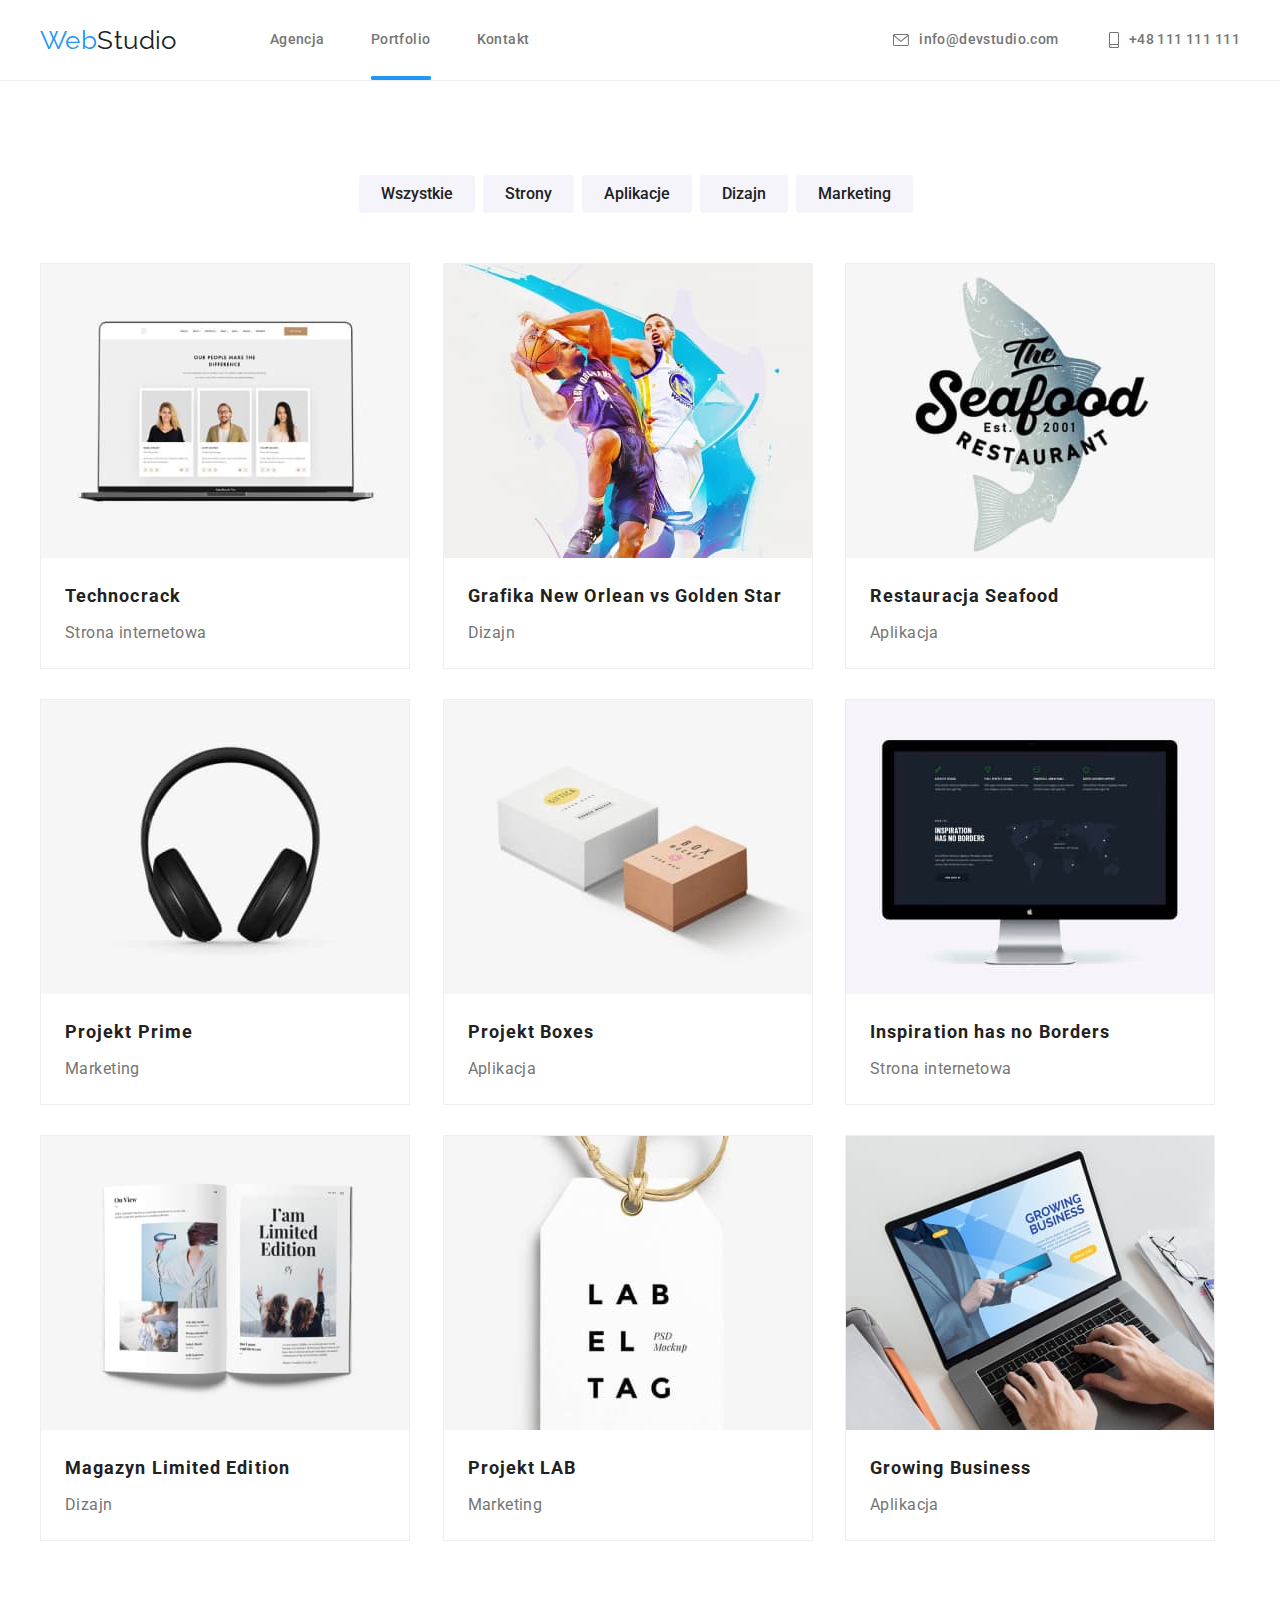
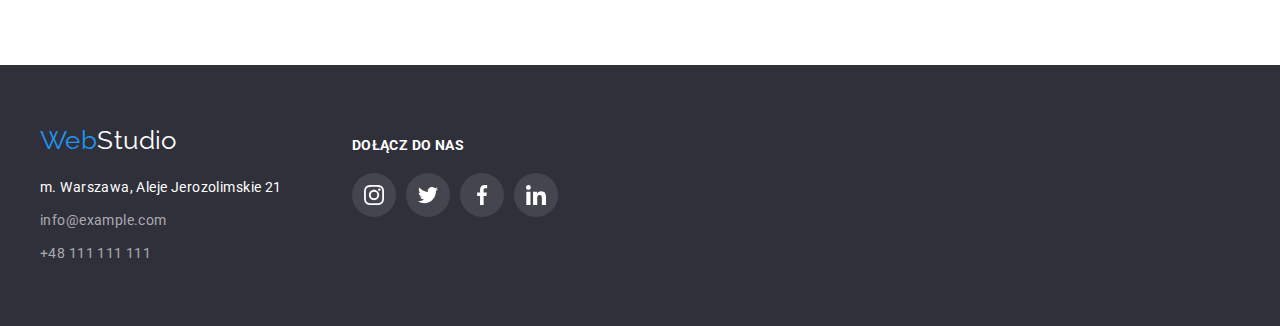
==== portfolio.html @ 2ba0d702 "test" ====
<!DOCTYPE html>
<html lang="en">
  <head>
    <meta charset="UTF-8" />
    <meta http-equiv="X-UA-Compatible" content="IE=edge" />
    <meta name="viewport" content="width=device-width, initial-scale=1.0" />
    <link rel="preconnect" href="https://fonts.googleapis.com" />
    <link rel="preconnect" href="https://fonts.gstatic.com" crossorigin />
    <link
      href="https://fonts.googleapis.com/css2?family=Raleway:wght@700&family=Roboto:wght@400;500;700;900&display=swap"
      rel="stylesheet"
    />
    <link rel="stylesheet" href="./css/morern-normalize.min.css" />
    <link rel="stylesheet" href="./css/styles.css" />
    <title>Portfolio</title>
  </head>
  <body>
    <header class="header">
      <div class="container nav-container">
        <nav class="nav-header">
          <a class="logo link" href="index.html">Web<span class="logo-color">Studio</span></a>
          <ul class="menu">
            <li class="navigation-list">
              <a class="navigation-list-link link" href="./index.html">Agencja</a>
            </li>
            <li class="navigation-list is-active">
              <div class="is-active">
                <a class="navigation-list-link link" href="./portfolio.html">Portfolio</a>
              </div>
            </li>
            <li class="navigation-list">
              <a class="navigation-list-link link" href="/Kontakt">Kontakt</a>
            </li>
          </ul>
        </nav>
        <ul class="contact">
          <li class="mail-list">
            <svg class="contact-svg" width="16" height="12">
              <use href="./images/icons.svg#icon-envelope"></use>
            </svg>
            <a class="link-contact link" href="mailto:info@devstudio.com">info@devstudio.com</a>
          </li>
          <li class="mail-list">
            <svg class="contact-svg" width="10" height="16">
              <use href="./images/icons.svg#icon-smartphone"></use>
            </svg>
            <a class="link-contact link" href="tel:+48111111111">+48 111 111 111</a>
          </li>
        </ul>
      </div>
    </header>
    <main>
      <section class="section">
        <div class="container">
          <ul class="buttons-nav">
            <li class="nav-btn-list">
              <button class="nav-button-card" type="button">Wszystkie</button>
            </li>
            <li class="nav-btn-list">
              <button class="nav-button-card" type="button">Strony</button>
            </li>
            <li class="nav-btn-list">
              <button class="nav-button-card" type="button">Aplikacje</button>
            </li>
            <li class="nav-btn-list">
              <button class="nav-button-card" type="button">Dizajn</button>
            </li>
            <li class="nav-btn-list">
              <button class="nav-button-card" type="button">Marketing</button>
            </li>
          </ul>
          <!--Portfolio-->
          <ul class="portfolio-ul-list">
            <li class="portfolio-list">
              <div class="overlay-box">
                <div class="overlay">
                  <p>
                    Technocrack jest popularną platformą wykorzystywaną do rozpowszechniania
                    koronawirusa. Firmy wykorzystują tę platformę do celów szpiegowskich i ataków na
                    niezabezpieczone serwery konkurencji
                  </p>
                </div>
                <img
                  class="portfolio-img"
                  src="./images/port1.jpg"
                  alt="Technocrack"
                  width="370"
                  height="294"
                />
              </div>
              <h3 class="portfolio-item">Technocrack</h3>
              <p class="portfolio-class-description">Strona internetowa</p>
            </li>
            <li class="portfolio-list">
              <div class="overlay-box">
                <div class="overlay">
                  <p>
                    Technocrack jest popularną platformą wykorzystywaną do rozpowszechniania
                    koronawirusa. Firmy wykorzystują tę platformę do celów szpiegowskich i ataków na
                    niezabezpieczone serwery konkurencji
                  </p>
                </div>
                <img
                  class="portfolio-img"
                  src="./images/port2.jpg"
                  alt="Grafika New Orlean vs Golden Star"
                  width="370"
                  height="294"
                />
              </div>
              <h3 class="portfolio-item">Grafika New Orlean vs Golden Star</h3>
              <p class="portfolio-class-description">Dizajn</p>
            </li>
            <li class="portfolio-list">
              <div class="overlay-box">
                <div class="overlay">
                  <p>
                    Technocrack jest popularną platformą wykorzystywaną do rozpowszechniania
                    koronawirusa. Firmy wykorzystują tę platformę do celów szpiegowskich i ataków na
                    niezabezpieczone serwery konkurencji
                  </p>
                </div>
                <img
                  class="portfolio-img"
                  src="./images/port3.jpg"
                  alt="Restauracja Seafood"
                  width="370"
                  height="294"
                />
              </div>
              <h3 class="portfolio-item">Restauracja Seafood</h3>
              <p class="portfolio-class-description">Aplikacja</p>
            </li>
            <li class="portfolio-list">
              <div class="overlay-box">
                <div class="overlay">
                  <p>
                    Technocrack jest popularną platformą wykorzystywaną do rozpowszechniania
                    koronawirusa. Firmy wykorzystują tę platformę do celów szpiegowskich i ataków na
                    niezabezpieczone serwery konkurencji
                  </p>
                </div>
                <img
                  class="portfolio-img"
                  src="./images/port4.jpg"
                  alt="Projekt Prime"
                  width="370"
                  height="294"
                />
              </div>
              <h3 class="portfolio-item">Projekt Prime</h3>
              <p class="portfolio-class-description">Marketing</p>
            </li>
            <li class="portfolio-list">
              <div class="overlay-box">
                <div class="overlay">
                  <p>
                    Technocrack jest popularną platformą wykorzystywaną do rozpowszechniania
                    koronawirusa. Firmy wykorzystują tę platformę do celów szpiegowskich i ataków na
                    niezabezpieczone serwery konkurencji
                  </p>
                </div>
                <img
                  class="portfolio-img"
                  src="./images/port5.jpg"
                  alt="Projekt Boxes"
                  width="370"
                  height="294"
                />
              </div>
              <h3 class="portfolio-item">Projekt Boxes</h3>
              <p class="portfolio-class-description">Aplikacja</p>
            </li>
            <li class="portfolio-list">
              <div class="overlay-box">
                <div class="overlay">
                  <p>
                    Technocrack jest popularną platformą wykorzystywaną do rozpowszechniania
                    koronawirusa. Firmy wykorzystują tę platformę do celów szpiegowskich i ataków na
                    niezabezpieczone serwery konkurencji
                  </p>
                </div>
                <img
                  class="portfolio-img"
                  src="./images/port6.jpg"
                  alt="Inspiration has no Borders"
                  width="370"
                  height="294"
                />
              </div>
              <h3 class="portfolio-item">Inspiration has no Borders</h3>
              <p class="portfolio-class-description">Strona internetowa</p>
            </li>
            <li class="portfolio-list">
              <div class="overlay-box">
                <div class="overlay">
                  <p>
                    Technocrack jest popularną platformą wykorzystywaną do rozpowszechniania
                    koronawirusa. Firmy wykorzystują tę platformę do celów szpiegowskich i ataków na
                    niezabezpieczone serwery konkurencji
                  </p>
                </div>
                <img
                  class="portfolio-img"
                  src="./images/port7.jpg"
                  alt="Magazyn Limited Edition"
                  width="370"
                  height="294"
                />
              </div>
              <h3 class="portfolio-item">Magazyn Limited Edition</h3>
              <p class="portfolio-class-description">Dizajn</p>
            </li>
            <li class="portfolio-list">
              <div class="overlay-box">
                <div class="overlay">
                  <p>
                    Technocrack jest popularną platformą wykorzystywaną do rozpowszechniania
                    koronawirusa. Firmy wykorzystują tę platformę do celów szpiegowskich i ataków na
                    niezabezpieczone serwery konkurencji
                  </p>
                </div>
                <img
                  class="portfolio-img"
                  src="./images/port8.jpg"
                  alt="Projekt LAB"
                  width="370"
                  height="294"
                />
              </div>
              <h3 class="portfolio-item">Projekt LAB</h3>
              <p class="portfolio-class-description">Marketing</p>
            </li>
            <li class="portfolio-list">
              <div class="overlay-box">
                <div class="overlay">
                  <p>
                    Technocrack jest popularną platformą wykorzystywaną do rozpowszechniania
                    koronawirusa. Firmy wykorzystują tę platformę do celów szpiegowskich i ataków na
                    niezabezpieczone serwery konkurencji
                  </p>
                </div>
                <img
                  class="portfolio-img"
                  src="./images/port9.jpg"
                  alt="Growing Business"
                  width="370"
                  height="294"
                />
              </div>
              <h3 class="portfolio-item">Growing Business</h3>
              <p class="portfolio-class-description">Aplikacja</p>
            </li>
          </ul>
        </div>
      </section>
    </main>
    <footer class="footer">
      <div class="container footer-both">
        <div class="footer-container">
          <a class="logo logo-footer" href="index.html"
            >Web<span class="footer-logo-color">Studio</span></a
          >
          <address>
            <ul class="address list">
              <li class="footer-address footer-li">
                <a
                  class="footer-address-item link"
                  href="https://goo.gl/maps/xpxpCTiTsb5umE3t5"
                  target="_blank"
                  >m. Warszawa, Aleje Jerozolimskie 21</a
                >
              </li>
              <li class="address-mail-footer footer-li">
                <a class="footer-tel-mail" href="mailto:info@example.com">info@example.com</a>
              </li>
              <li class="address-tel-footer">
                <a class="footer-tel-mail" href="tel:+48111111111">+48 111 111 111</a>
              </li>
            </ul>
          </address>
        </div>
        <div class="footer-container-right">
          <h4 class="join-us">DOŁĄCZ DO NAS</h4>
          <ul class="list-svg-join-us">
            <li>
              <a class="svg-join-us">
                <svg class="svg-join-us-svg" width="20" height="20">
                  <use href="./images/icons.svg#icon-instagram-2"></use>
                </svg>
              </a>
            </li>
            <li>
              <a class="svg-join-us">
                <svg class="svg-join-us-svg" width="20" height="20">
                  <use href="./images/icons.svg#icon-twitter-1"></use>
                </svg>
              </a>
            </li>
            <li>
              <a class="svg-join-us">
                <svg class="svg-join-us-svg" width="20" height="20">
                  <use href="./images/icons.svg#icon-facebook-1"></use>
                </svg>
              </a>
            </li>
            <li>
              <a class="svg-join-us">
                <svg class="svg-join-us-svg" width="20" height="20">
                  <use href="./images/icons.svg#icon-linkedin-1"></use>
                </svg>
              </a>
            </li>
          </ul>
        </div>
      </div>
    </footer>
  </body>
</html>
---- css/styles.css ----
:root {
  --main-font: 'Roboto', sans-serif;
  --secondary-font: 'Raleway', sans-serif;
  --main-color: #2196f3;
  --secondary-color: #212121;
  --navigation-color: #757575;
  --button-background-color: #f5f4fa;
  --focus-color: #ffffff;
  --hero-item-background-color: #2f303a;
}
*,
*::before,
*::after {
  box-sizing: border-box;
}
* {
  margin: 0;
  padding: 0;
}
ul {
  list-style-type: none;
}
button {
  cursor: pointer;
}
body {
  font-family: var(--main-font);
  font-size: 14px;
  line-height: 1.714;
  letter-spacing: 0.03em;
}
a {
  text-decoration: none;
}
.section {
  padding: 94px 0;
}
.section-lorem {
  padding-bottom: 0;
}
.container {
  max-width: 1200px;
  width: 100%;
  margin: 0 auto;
}
/* ---------- HEADER --------------*/
.btn-close {
  position: absolute;
  right: 8px;
  top: 8px;
  width: 18px;
  height: 18px;
  border-radius: 50%;
  padding: 6px;
  fill: rgba(0, 0, 0, 1);
  background: #ffffff;
  border: 1px solid rgba(0, 0, 0, 0.1);
  display: flex;
  justify-content: center;
  align-items: center;
}
.btn-close:hover {
  fill: var(--main-color);
  border-color: var(--main-color);
  transition-property: fill, border-color;
  transition-duration: 250ms;
  transition-timing-function: cubic-bezier(0.4, 0, 0.2, 1);
}
.img {
  display: block;
}
.is-active {
  position: relative;
}
.is-active::after {
  content: '';
  position: absolute;
  background: rgba(33, 150, 243, 1);
  border-radius: 2px;
  width: 100%;
  height: 4px;
  top: 48px;
  display: block;
}
.header {
  border-bottom: 1px solid #ececec;
  background-color: var(--focus-color);
  justify-content: center;
  display: flex;
}
.menu {
  display: flex;
  column-gap: 46px;
  justify-content: space-between;
}
.contact-svg {
  margin-right: 10px;
}
.contact {
  display: flex;
  column-gap: 50px;
  fill: var(--navigation-color);
  justify-content: center;
}
.nav-container {
  display: flex;
  align-items: center;
  justify-content: space-between;
  height: 80px;
}
.nav-header {
  display: flex;
  column-gap: 93px;
  align-items: center;
}
.logo,
.logo-color {
  font-family: var(--secondary-font);
  font-size: 26px;
  line-height: 1.192;
  color: var(--main-color);
}
.logo {
  color: var(--main-color);
}
.logo-color {
  color: var(--secondary-color);
}
.navigation-list-link,
.navigation-list-link:hover,
.navigation-list-link:focus,
.link-contact:hover,
.link-contact:focus {
  color: var(--main-color);
}
.navigation-list-link,
.link-contact {
  font-style: var(--main-font);
  color: var(--navigation-color);
  font-weight: 500;
}
.mail-list {
  display: flex;
  align-items: center;
}
.mail-list:hover,
.mail-list:focus {
  color: var(--main-color);
  fill: var(--main-color);
}
/* -----------END HEADER --------- */
/* ---------- MAIN --------------*/
.modal {
  top: 50%;
  left: 50%;
  width: 528px;
  height: 581px;
  background-color: var(--focus-color);
  box-shadow: 0px 1px 3px rgba(0, 0, 0, 0.12), 0px 1px 1px rgba(0, 0, 0, 0.14),
    0px 2px 1px rgba(0, 0, 0, 0.2);
  border-radius: 4px;
  position: fixed;
  z-index: 1;
  transition-property: visibility, opacity, transform;
  transition-duration: 2s;
  transform: translateX(-50%) translateY(-50%) scale(1);
  opacity: 1;
  visibility: visible;
  display: block;
}
.is-hidden {
  pointer-events: none;
  visibility: hidden;
  opacity: 0;
}
.backdrop {
  position: fixed;
  left: 0;
  right: 0;
  top: 0;
  bottom: 0;
  background: rgba(0, 0, 0, 0.2);
  transition: visibility 0.5s linear, opacity 0.5s linear;
}
.item {
  position: relative;
}
.aplication {
  position: relative;
  overflow: hidden;
  background-color: #fff;
  justify-content: center;
  text-align: center;
}
.aplication > .aplication-text {
  position: absolute;
  bottom: 7px;
  width: 100%;
  height: 70px;
  padding: 27px;
  background-color: rgba(47, 48, 58, 0.8);
  color: #fff;
}
.social-list {
  display: flex;
  gap: 10px;
  justify-content: center;
}
.social-media {
  width: 44px;
  height: 44px;
  border-radius: 50%;
  margin-bottom: 30px;
  margin-top: 16px;
  display: flex;
  padding: 12px;
  fill: rgba(175, 177, 184, 1);
}
.social-media:hover,
.social-media:focus {
  background: var(--main-color);
  fill: var(--focus-color);
}
.svg-join-us-border {
  border: 1px solid rgba(175, 177, 184, 1);
  padding: 17.71px 32px 14.25px 32px;
}
.our-clients {
  display: flex;
  gap: 30px;
  margin-top: 50px;
  fill: rgba(175, 177, 184, 1);
  justify-content: space-between;
}

.companies-clients:hover,
.companies-clients:focus {
  fill: var(--main-color);
  border-color: var(--main-color);
}
.companies-clients {
  width: 170px;
  height: 92px;
  border: 1px solid rgba(175, 177, 184, 1);
  border-radius: 4px;
  display: flex;
  justify-content: center;
  align-items: center;
  fill: rgba(175, 177, 184, 1);
}
.box-lorem {
  width: 270px;
  height: 120px;
  border-radius: 4px;
  background-color: #f5f4fa;
  margin-bottom: 30px;
  display: flex;
  justify-content: center;
  align-items: center;
}
.about-img-list {
  display: flex;
  column-gap: 30px;
  justify-content: space-between;
}
.team-job {
  line-height: 1.187;
  color: var(--navigation-color);
  text-align: center;
}
.team-name {
  font-weight: 500;
  line-height: 1.187;
  color: var(--secondary-color);
  text-align: center;
  padding: 15px;
  font-size: 16px;
}
.team-img-list-item {
  background-color: var(--focus-color);
  display: inline-block;
  justify-content: space-between;
  width: 270px;
  box-shadow: 0 1px 3px rgba(0, 0, 0, 0.12), 0 1px 1px rgba(0, 0, 0, 0.14),
    0 2px 1px rgba(0, 0, 0, 0.2);
  border-radius: 0 0 4px 4px;
}
.team-img-list {
  display: flex;
  column-gap: 30px;
  justify-content: space-between;
}
.secondary-undertitle {
  font-size: 36px;
  line-height: 1.167;
  color: var(--secondary-color);
  margin-bottom: 50px;
  text-align: center;
}
.hero-text {
  font-family: var(--main-font);
  line-height: 24px;
  color: var(--navigation-color);
  font-size: 14px;
}
.undertitle {
  line-height: 1.143;
  text-transform: uppercase;
  color: var(--secondary-color);
  margin-bottom: 10px;
}
.hero-item-text {
  font-weight: 900;
  font-size: 44px;
  line-height: 60px;
  letter-spacing: 0.06em;
  text-transform: uppercase;
  color: var(--focus-color);
  margin: 0 auto;
  width: 696px;
  margin-top: 200px;
}
.hero-description-list {
  display: flex;
  justify-content: space-between;
}
.hero-description-text {
  margin-right: 30px;
}
.hero-item {
  background-color: var(--hero-item-background-color);
}
.hero-model-btn {
  font-family: var(--main-font);
  font-size: 16px;
  line-height: 30px;
  background-color: var(--button-background-color);
  box-shadow: 0px 4px 4px rgba(0, 0, 0, 0.15);
  border-radius: 4px;
  line-height: 1.875;
  letter-spacing: 0.06em;
  color: var(--secondary-color);
}
.hero-model-btn:hover,
.hero-model-btn:focus {
  color: var(--focus-color);
  background-color: var(--main-color);
}
.business-solutions {
  background-image: linear-gradient(to right, rgba(47, 48, 58, 0.4), rgba(47, 48, 58, 0.4)),
    url(../images/img-bg.jpg);
  background-repeat: no-repeat;
  background-size: cover;
  background-position: center;
}
.business-solutions-container {
  text-align: center;
}
.business-solutions-button {
  font-family: var(--main-font);
  font-size: 16px;
  line-height: 30px;
  background-color: var(--main-color);
  letter-spacing: 0.06em;
  color: var(--focus-color);
  padding: 10px 41px 10px 42px;
  margin-top: 30px;
  margin-bottom: 200px;
  border-radius: 4px;
  border: none;
}
.nav-button-card {
  font-family: var(--main-font);
  font-size: 16px;
  font-weight: 500;
  line-height: 1.625;
  padding: 6px 22px 6px 22px;
  color: var(--secondary-color);
  background-color: var(--button-background-color);
  border-radius: 4px;
  margin-right: 8px;
  border: none;
}
.bg-color {
  background-color: var(--button-background-color);
}
.nav-button-card:hover,
.nav-button-card:focus {
  color: var(--focus-color);
  background-color: var(--main-color);
  box-shadow: 0 2px 2px 0 rgba(0, 0, 0, 0.12), 0 1px 2px 0 rgba(0, 0, 0, 0.08),
    0 3px 1px 0 rgba(0, 0, 0, 0.1);
}
.buttons-nav {
  display: flex;
  justify-content: center;
  margin-bottom: 50px;
}
.nav-link {
  font-family: var(--main-font);
  font-size: 16px;
  font-weight: 500;
  line-height: 1.625;
  color: var(--focus-color);
  border: 0;
}
.nav-link:hover,
.nav-link:focus {
  color: var(--main-color);
}
/* ---------- END-MAIN --------------*/
/* ---------- PORTFOLIO --------------*/
.portfolio-ul-list {
  display: flex;
  justify-content: space-between;
  flex-wrap: wrap;
}
.portfolio-list:hover {
  box-shadow: 1px 4px 6px 0 rgba(0, 0, 0, 0.16), 0 4px 4px 0 rgba(0, 0, 0, 0.06),
    0 1px 1px 0 rgba(0, 0, 0, 0.12);
}
.portfolio-list {
  position: relative;
  overflow: hidden;
  display: inline-block;
  justify-content: space-between;
  width: 370px;
  border: 1px solid #eeeeee;
  margin: 0 25px 30px 0;
}
.portfolio-item {
  font-size: 18px;
  line-height: 2;
  letter-spacing: 0.06em;
  color: var(--secondary-color);
  margin: 20px 24px 4px 24px;
}
.portfolio-class-description {
  font-size: 16px;
  line-height: 1.875;
  color: var(--navigation-color);
  display: block;
  margin: 0 24px 20px 24px;
}
.overlay-box {
  position: relative;
  overflow: hidden;
  width: 370px;
  height: 294px;
}
.overlay {
  width: 100%;
  height: 100%;
  position: absolute;
  background-color: rgba(33, 150, 243, 0.9);
  transform: translateY(100%);
  transition-duration: 250ms;
  transition-timing-function: cubic-bezier(0.4, 0, 0.2, 1);
}
.overlay-box:hover .overlay,
.overlay-box:focus .overlay {
  transform: translateY(0);
}
.overlay p {
  font-style: normal;
  font-weight: 400;
  font-size: 18px;
  line-height: 1.55;
  letter-spacing: 0.03em;
  color: var(--focus-color);
  padding: 49px 45px 49px 24px;
}
/* ---------- END-PORTFOLIO --------------*/
/* ---------- FOOTER --------------*/
.social-link {
  border-radius: 50%;
  padding: 12px;
  color: var(--focus-color);
  background-color: rgba(255, 255, 255, 0.1);
}
.footer-tel-mail {
  font-style: normal;
  color: rgba(255, 255, 255, 0.6);
}
.footer-tel-mail:hover,
.footer-tel-mail:focus {
  color: var(--main-color);
}
.footer-address-item {
  font-family: var(--main-font);
  color: var(--focus-color);
  font-style: normal;
}
.footer-address-item:hover,
.footer-address-item:focus {
  color: var(--main-color);
}
.footer-logo-color {
  color: rgba(255, 255, 255, 1);
}
.logo-footer {
  display: inline-block;
  margin-bottom: 20px;
}
.footer-li {
  padding-bottom: 9px;
}
.footer {
  background: var(--hero-item-background-color);
  padding: 60px 0;
  display: flex;
}
.footer-both {
  display: flex;
}
.footer-container {
  padding-right: 70px;
}
.footer-container-right {
  padding-right: 70px;
  margin-top: 12px;
}
.join-us {
  font-family: var(--main-font);
  font-size: 14px;
  font-weight: 700;
  line-height: 16px;
  letter-spacing: 0.03em;
  color: var(--focus-color);
}
.list-svg-join-us {
  display: flex;
  gap: 10px;
  padding-top: 20px;
}
.svg-join-us {
  width: 44x;
  height: 44px;
  border-radius: 50%;
  padding: 12px;
  background-color: rgba(255, 255, 255, 0.1);
  display: flex;
  fill: var(--focus-color);
}
.svg-join-us:hover,
.svg-join-us:focus {
  background: var(--main-color);
  fill: var(--focus-color);
}
/* ---------- END-FOOTER --------------*/
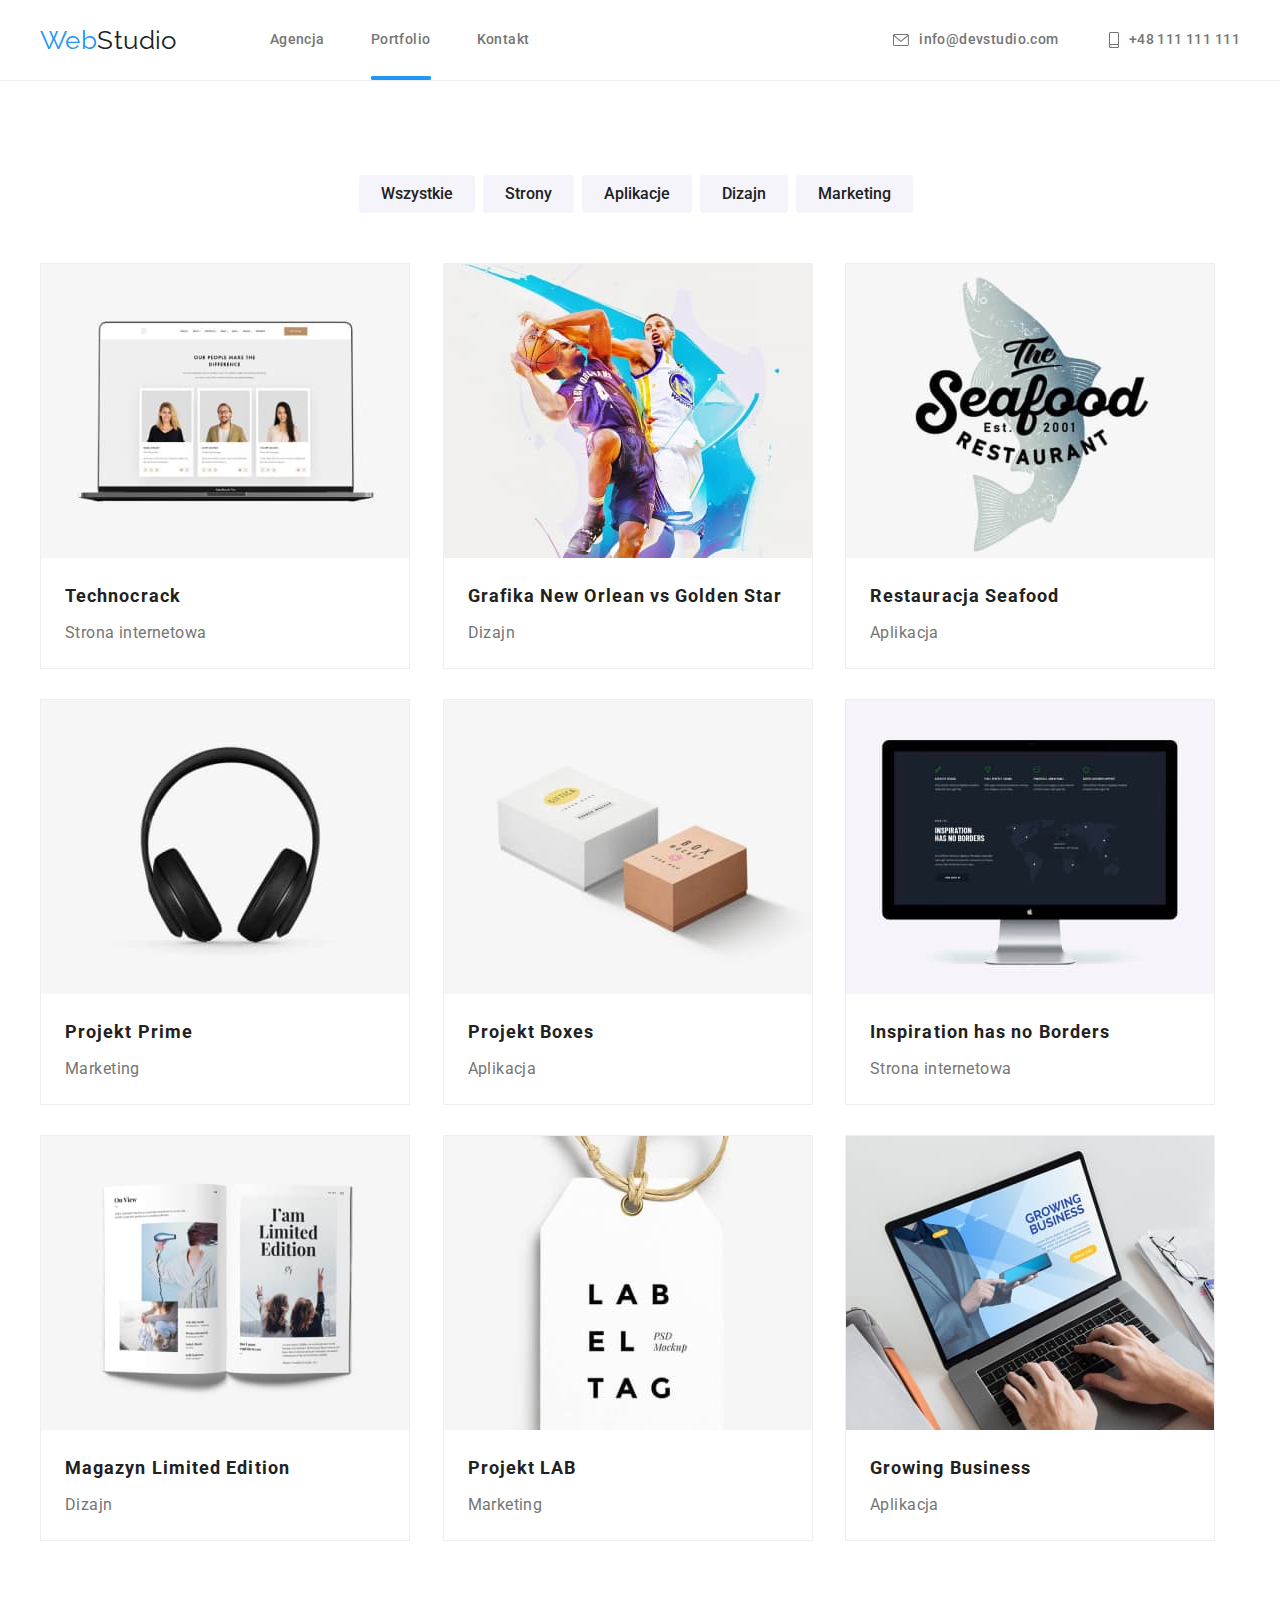
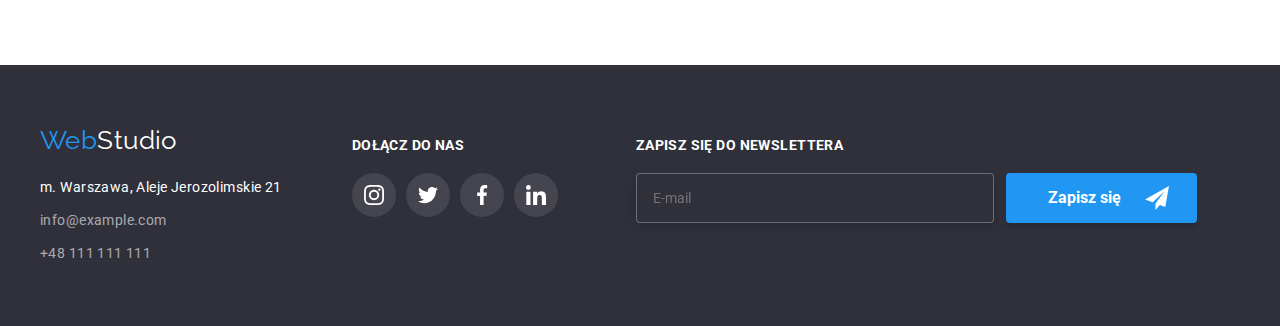
==== commit 01407923: "test" ====
--- a/portfolio.html
+++ b/portfolio.html
@@ -313,6 +313,19 @@
             </li>
           </ul>
         </div>
+        <div class="newsletter-box">
+          <h4 class="join-us">Zapisz się do newslettera</h4>
+          <form class="newsletter-form">
+            <label>
+              <input class="newsletter-input" type="email" name="email" placeholder="E-mail" />
+            </label>
+            <button class="newsletter-button" type="submit">
+              Zapisz się<svg class="icon-send" width="24" height="24">
+                <use href="./images/icons.svg#icon-icon-send"></use>
+              </svg>
+            </button>
+          </form>
+        </div>
       </div>
     </footer>
   </body>
--- a/css/styles.css
+++ b/css/styles.css
@@ -150,6 +150,509 @@
 }
 /* -----------END HEADER --------- */
 /* ---------- MAIN --------------*/
+.is-hidden {
+  pointer-events: none;
+  visibility: hidden;
+  opacity: 0;
+}
+.backdrop {
+  position: fixed;
+  left: 0;
+  right: 0;
+  top: 0;
+  bottom: 0;
+  background: rgba(0, 0, 0, 0.2);
+  transition: visibility 0.5s linear, opacity 0.5s linear;
+}
+.item {
+  position: relative;
+}
+.aplication {
+  position: relative;
+  overflow: hidden;
+  background-color: #fff;
+  justify-content: center;
+  text-align: center;
+}
+.aplication > .aplication-text {
+  position: absolute;
+  bottom: 7px;
+  width: 100%;
+  height: 70px;
+  padding: 27px;
+  background-color: rgba(47, 48, 58, 0.8);
+  color: #fff;
+}
+.social-list {
+  display: flex;
+  gap: 10px;
+  justify-content: center;
+}
+.social-media {
+  width: 44px;
+  height: 44px;
+  border-radius: 50%;
+  margin-bottom: 30px;
+  margin-top: 16px;
+  display: flex;
+  padding: 12px;
+  fill: rgba(175, 177, 184, 1);
+}
+.social-media:hover,
+.social-media:focus {
+  background: var(--main-color);
+  fill: var(--focus-color);
+}
+.svg-join-us-border {
+  border: 1px solid rgba(175, 177, 184, 1);
+  padding: 17.71px 32px 14.25px 32px;
+}
+.our-clients {
+  display: flex;
+  gap: 30px;
+  margin-top: 50px;
+  fill: rgba(175, 177, 184, 1);
+  justify-content: space-between;
+}
+
+.companies-clients:hover,
+.companies-clients:focus {
+  fill: var(--main-color);
+  border-color: var(--main-color);
+}
+.companies-clients {
+  width: 170px;
+  height: 92px;
+  border: 1px solid rgba(175, 177, 184, 1);
+  border-radius: 4px;
+  display: flex;
+  justify-content: center;
+  align-items: center;
+  fill: rgba(175, 177, 184, 1);
+}
+.box-lorem {
+  width: 270px;
+  height: 120px;
+  border-radius: 4px;
+  background-color: #f5f4fa;
+  margin-bottom: 30px;
+  display: flex;
+  justify-content: center;
+  align-items: center;
+}
+.about-img-list {
+  display: flex;
+  column-gap: 30px;
+  justify-content: space-between;
+}
+.team-job {
+  line-height: 1.187;
+  color: var(--navigation-color);
+  text-align: center;
+}
+.team-name {
+  font-weight: 500;
+  line-height: 1.187;
+  color: var(--secondary-color);
+  text-align: center;
+  padding: 15px;
+  font-size: 16px;
+}
+.team-img-list-item {
+  background-color: var(--focus-color);
+  display: inline-block;
+  justify-content: space-between;
+  width: 270px;
+  box-shadow: 0 1px 3px rgba(0, 0, 0, 0.12), 0 1px 1px rgba(0, 0, 0, 0.14),
+    0 2px 1px rgba(0, 0, 0, 0.2);
+  border-radius: 0 0 4px 4px;
+}
+.team-img-list {
+  display: flex;
+  column-gap: 30px;
+  justify-content: space-between;
+}
+.secondary-undertitle {
+  font-size: 36px;
+  line-height: 1.167;
+  color: var(--secondary-color);
+  margin-bottom: 50px;
+  text-align: center;
+}
+.hero-text {
+  font-family: var(--main-font);
+  line-height: 24px;
+  color: var(--navigation-color);
+  font-size: 14px;
+}
+.undertitle {
+  line-height: 1.143;
+  text-transform: uppercase;
+  color: var(--secondary-color);
+  margin-bottom: 10px;
+}
+.hero-item-text {
+  font-weight: 900;
+  font-size: 44px;
+  line-height: 60px;
+  letter-spacing: 0.06em;
+  text-transform: uppercase;
+  color: var(--focus-color);
+  margin: 0 auto;
+  width: 696px;
+  margin-top: 200px;
+}
+.hero-description-list {
+  display: flex;
+  justify-content: space-between;
+}
+.hero-description-text {
+  margin-right: 30px;
+}
+.hero-item {
+  background-color: var(--hero-item-background-color);
+}
+.hero-model-btn {
+  font-family: var(--main-font);
+  font-size: 16px;
+  line-height: 30px;
+  background-color: var(--button-background-color);
+  box-shadow: 0px 4px 4px rgba(0, 0, 0, 0.15);
+  border-radius: 4px;
+  line-height: 1.875;
+  letter-spacing: 0.06em;
+  color: var(--secondary-color);
+}
+.hero-model-btn:hover,
+.hero-model-btn:focus {
+  color: var(--focus-color);
+  background-color: var(--main-color);
+}
+.business-solutions {
+  background-image: linear-gradient(to right, rgba(47, 48, 58, 0.4), rgba(47, 48, 58, 0.4)),
+    url(../images/img-bg.jpg);
+  background-repeat: no-repeat;
+  background-size: cover;
+  background-position: center;
+}
+.business-solutions-container {
+  text-align: center;
+}
+.business-solutions-button {
+  font-family: var(--main-font);
+  font-size: 16px;
+  line-height: 30px;
+  background-color: var(--main-color);
+  letter-spacing: 0.06em;
+  color: var(--focus-color);
+  padding: 10px 41px 10px 42px;
+  margin-top: 30px;
+  margin-bottom: 200px;
+  border-radius: 4px;
+  border: none;
+}
+.nav-button-card {
+  font-family: var(--main-font);
+  font-size: 16px;
+  font-weight: 500;
+  line-height: 1.625;
+  padding: 6px 22px 6px 22px;
+  color: var(--secondary-color);
+  background-color: var(--button-background-color);
+  border-radius: 4px;
+  margin-right: 8px;
+  border: none;
+}
+.bg-color {
+  background-color: var(--button-background-color);
+}
+.nav-button-card:hover,
+.nav-button-card:focus {
+  color: var(--focus-color);
+  background-color: var(--main-color);
+  box-shadow: 0 2px 2px 0 rgba(0, 0, 0, 0.12), 0 1px 2px 0 rgba(0, 0, 0, 0.08),
+    0 3px 1px 0 rgba(0, 0, 0, 0.1);
+}
+.buttons-nav {
+  display: flex;
+  justify-content: center;
+  margin-bottom: 50px;
+}
+.nav-link {
+  font-family: var(--main-font);
+  font-size: 16px;
+  font-weight: 500;
+  line-height: 1.625;
+  color: var(--focus-color);
+  border: 0;
+}
+.nav-link:hover,
+.nav-link:focus {
+  color: var(--main-color);
+}
+/* ---------- END-MAIN --------------*/
+/* ---------- PORTFOLIO --------------*/
+.portfolio-ul-list {
+  display: flex;
+  justify-content: space-between;
+  flex-wrap: wrap;
+}
+.portfolio-list:hover {
+  box-shadow: 1px 4px 6px 0 rgba(0, 0, 0, 0.16), 0 4px 4px 0 rgba(0, 0, 0, 0.06),
+    0 1px 1px 0 rgba(0, 0, 0, 0.12);
+}
+.portfolio-list {
+  position: relative;
+  overflow: hidden;
+  display: inline-block;
+  justify-content: space-between;
+  width: 370px;
+  border: 1px solid #eeeeee;
+  margin: 0 25px 30px 0;
+}
+.portfolio-item {
+  font-size: 18px;
+  line-height: 2;
+  letter-spacing: 0.06em;
+  color: var(--secondary-color);
+  margin: 20px 24px 4px 24px;
+}
+.portfolio-class-description {
+  font-size: 16px;
+  line-height: 1.875;
+  color: var(--navigation-color);
+  display: block;
+  margin: 0 24px 20px 24px;
+}
+.overlay-box {
+  position: relative;
+  overflow: hidden;
+  width: 370px;
+  height: 294px;
+}
+.overlay {
+  width: 100%;
+  height: 100%;
+  position: absolute;
+  background-color: rgba(33, 150, 243, 0.9);
+  transform: translateY(100%);
+  transition-duration: 250ms;
+  transition-timing-function: cubic-bezier(0.4, 0, 0.2, 1);
+}
+.overlay-box:hover .overlay,
+.overlay-box:focus .overlay {
+  transform: translateY(0);
+}
+.overlay p {
+  font-style: normal;
+  font-weight: 400;
+  font-size: 18px;
+  line-height: 1.55;
+  letter-spacing: 0.03em;
+  color: var(--focus-color);
+  padding: 49px 45px 49px 24px;
+}
+/* ---------- END-PORTFOLIO --------------*/
+/* ---------- FOOTER --------------*/
+.social-link {
+  border-radius: 50%;
+  padding: 12px;
+  color: var(--focus-color);
+  background-color: rgba(255, 255, 255, 0.1);
+}
+.footer-tel-mail {
+  font-style: normal;
+  color: rgba(255, 255, 255, 0.6);
+}
+.footer-tel-mail:hover,
+.footer-tel-mail:focus {
+  color: var(--main-color);
+}
+.footer-address-item {
+  font-family: var(--main-font);
+  color: var(--focus-color);
+  font-style: normal;
+}
+.footer-address-item:hover,
+.footer-address-item:focus {
+  color: var(--main-color);
+}
+.footer-logo-color {
+  color: rgba(255, 255, 255, 1);
+}
+.logo-footer {
+  display: inline-block;
+  margin-bottom: 20px;
+}
+.footer-li {
+  padding-bottom: 9px;
+}
+.footer {
+  background: var(--hero-item-background-color);
+  padding: 60px 0;
+  display: flex;
+}
+.footer-both {
+  display: flex;
+}
+.footer-container {
+  padding-right: 70px;
+}
+.footer-container-right {
+  padding-right: 78px;
+  margin-top: 12px;
+}
+.join-us {
+  font-family: var(--main-font);
+  font-size: 14px;
+  font-weight: 700;
+  line-height: 16px;
+  letter-spacing: 0.03em;
+  color: var(--focus-color);
+  text-transform: uppercase;
+}
+.list-svg-join-us {
+  display: flex;
+  gap: 10px;
+  padding-top: 20px;
+}
+.svg-join-us {
+  width: 44x;
+  height: 44px;
+  border-radius: 50%;
+  padding: 12px;
+  background-color: rgba(255, 255, 255, 0.1);
+  display: flex;
+  fill: var(--focus-color);
+}
+.svg-join-us:hover,
+.svg-join-us:focus {
+  background: var(--main-color);
+  fill: var(--focus-color);
+}
+.newsletter-button {
+  position: relative;
+  padding: 10px 76px 10px 42px;
+  background-color: var(--main-color);
+  color: var(--focus-color);
+  font-size: 16px;
+  font-weight: 700;
+  box-shadow: 0px 4px 4px rgba(0, 0, 0, 0.15);
+  border-radius: 4px;
+  border: none;
+  cursor: pointer;
+  margin-left: 12px;
+  text-align: center;
+  align-items: center;
+}
+.newsletter-input {
+  width: 358px;
+  height: 50px;
+  border: 1px solid rgba(255, 255, 255, 0.3);
+  filter: drop-shadow(0px 4px 4px rgba(0, 0, 0, 0.15));
+  border-radius: 4px;
+  padding: 15px 16px;
+  background: #2f303a;
+}
+.newsletter-form {
+  display: flex;
+  margin-top: 20px;
+  margin-right: 12px;
+}
+.newsletter-box {
+  box-sizing: border-box;
+  flex-direction: column;
+  margin-top: 12px;
+}
+/* ---------- Modal --------------*/
+.rules-privates {
+  color: var(--main-color);
+}
+.h-modal {
+  font-family: var(--main-font);
+  font-size: 20px;
+  font-weight: 700;
+  line-height: 23px;
+  letter-spacing: 0.03em;
+  text-align: center;
+  margin-top: 40px;
+}
+.modal-textarea {
+  width: 448px;
+  height: 120px;
+  margin-top: 4px;
+  padding: 12px 16px;
+  border: 1px solid rgba(33, 33, 33, 0.2);
+  border-radius: 4px;
+  margin-bottom: 20px;
+  resize: none;
+  outline: none;
+}
+.modal-textarea:focus {
+  border-color: var(--main-color);
+  transition: 250ms cubic-bezier(0.4, 0, 0.2, 1);
+}
+.modal-button {
+  padding: 10px 76px;
+  background: var(--main-color);
+  box-shadow: 0px 4px 4px rgba(0, 0, 0, 0.15);
+  border-radius: 4px;
+  border: none;
+  font-family: var(--main-font);
+  font-size: 16px;
+  font-weight: 700;
+  line-height: 30px;
+  letter-spacing: 0.06em;
+  text-align: center;
+  color: var(--focus-color);
+  margin: 30px 164px 40px 164px;
+}
+.icon-send {
+  fill: var(--focus-color);
+  width: 24px;
+  height: 24px;
+  position: absolute;
+  top: 13px;
+  right: 28px;
+}
+input {
+  border: none;
+  outline: none;
+}
+input:hover {
+  outline: none;
+}
+.input {
+  display: flex;
+  width: 448px;
+  height: 40px;
+  border: 1px solid rgba(33, 33, 33, 0.2);
+  border-radius: 4px;
+  margin-top: 4px;
+  align-items: center;
+}
+.label {
+  display: block;
+  font-size: 12px;
+  line-height: 14px;
+  margin: 10px 0 4px 0;
+  letter-spacing: 0, 01em;
+  color: #757575;
+}
+.svg-icon-modal {
+  margin: 14px 15px;
+  fill: var(--secondary-color);
+}
+.svg-icon-modal:hover,
+.svg-icon-modal:focus {
+  fill: var(--main-color);
+  transition: 250ms cubic-bezier(0.4, 0, 0.2, 1);
+}
+.input:focus-within {
+  border-color: var(--main-color);
+  fill: var(--main-color);
+  transition: 250ms cubic-bezier(0.4, 0, 0.2, 1);
+}
 .modal {
   top: 50%;
   left: 50%;
@@ -166,385 +669,9 @@
   transform: translateX(-50%) translateY(-50%) scale(1);
   opacity: 1;
   visibility: visible;
-  display: block;
-}
-.is-hidden {
-  pointer-events: none;
-  visibility: hidden;
-  opacity: 0;
-}
-.backdrop {
-  position: fixed;
-  left: 0;
-  right: 0;
-  top: 0;
-  bottom: 0;
-  background: rgba(0, 0, 0, 0.2);
-  transition: visibility 0.5s linear, opacity 0.5s linear;
-}
-.item {
-  position: relative;
-}
-.aplication {
-  position: relative;
-  overflow: hidden;
-  background-color: #fff;
-  justify-content: center;
-  text-align: center;
-}
-.aplication > .aplication-text {
-  position: absolute;
-  bottom: 7px;
-  width: 100%;
-  height: 70px;
-  padding: 27px;
-  background-color: rgba(47, 48, 58, 0.8);
-  color: #fff;
-}
-.social-list {
-  display: flex;
-  gap: 10px;
-  justify-content: center;
-}
-.social-media {
-  width: 44px;
-  height: 44px;
-  border-radius: 50%;
-  margin-bottom: 30px;
-  margin-top: 16px;
-  display: flex;
-  padding: 12px;
-  fill: rgba(175, 177, 184, 1);
-}
-.social-media:hover,
-.social-media:focus {
-  background: var(--main-color);
-  fill: var(--focus-color);
-}
-.svg-join-us-border {
-  border: 1px solid rgba(175, 177, 184, 1);
-  padding: 17.71px 32px 14.25px 32px;
-}
-.our-clients {
-  display: flex;
-  gap: 30px;
-  margin-top: 50px;
-  fill: rgba(175, 177, 184, 1);
-  justify-content: space-between;
-}
-
-.companies-clients:hover,
-.companies-clients:focus {
-  fill: var(--main-color);
-  border-color: var(--main-color);
-}
-.companies-clients {
-  width: 170px;
-  height: 92px;
-  border: 1px solid rgba(175, 177, 184, 1);
-  border-radius: 4px;
-  display: flex;
-  justify-content: center;
-  align-items: center;
-  fill: rgba(175, 177, 184, 1);
-}
-.box-lorem {
-  width: 270px;
-  height: 120px;
-  border-radius: 4px;
-  background-color: #f5f4fa;
-  margin-bottom: 30px;
-  display: flex;
-  justify-content: center;
-  align-items: center;
-}
-.about-img-list {
-  display: flex;
-  column-gap: 30px;
-  justify-content: space-between;
-}
-.team-job {
-  line-height: 1.187;
-  color: var(--navigation-color);
-  text-align: center;
-}
-.team-name {
-  font-weight: 500;
-  line-height: 1.187;
-  color: var(--secondary-color);
-  text-align: center;
-  padding: 15px;
-  font-size: 16px;
-}
-.team-img-list-item {
-  background-color: var(--focus-color);
   display: inline-block;
-  justify-content: space-between;
-  width: 270px;
-  box-shadow: 0 1px 3px rgba(0, 0, 0, 0.12), 0 1px 1px rgba(0, 0, 0, 0.14),
-    0 2px 1px rgba(0, 0, 0, 0.2);
-  border-radius: 0 0 4px 4px;
-}
-.team-img-list {
-  display: flex;
-  column-gap: 30px;
-  justify-content: space-between;
-}
-.secondary-undertitle {
-  font-size: 36px;
-  line-height: 1.167;
-  color: var(--secondary-color);
-  margin-bottom: 50px;
-  text-align: center;
-}
-.hero-text {
-  font-family: var(--main-font);
-  line-height: 24px;
-  color: var(--navigation-color);
-  font-size: 14px;
-}
-.undertitle {
-  line-height: 1.143;
-  text-transform: uppercase;
-  color: var(--secondary-color);
-  margin-bottom: 10px;
-}
-.hero-item-text {
-  font-weight: 900;
-  font-size: 44px;
-  line-height: 60px;
-  letter-spacing: 0.06em;
-  text-transform: uppercase;
-  color: var(--focus-color);
-  margin: 0 auto;
-  width: 696px;
-  margin-top: 200px;
-}
-.hero-description-list {
-  display: flex;
-  justify-content: space-between;
-}
-.hero-description-text {
-  margin-right: 30px;
-}
-.hero-item {
-  background-color: var(--hero-item-background-color);
-}
-.hero-model-btn {
-  font-family: var(--main-font);
-  font-size: 16px;
-  line-height: 30px;
-  background-color: var(--button-background-color);
-  box-shadow: 0px 4px 4px rgba(0, 0, 0, 0.15);
-  border-radius: 4px;
-  line-height: 1.875;
-  letter-spacing: 0.06em;
-  color: var(--secondary-color);
-}
-.hero-model-btn:hover,
-.hero-model-btn:focus {
-  color: var(--focus-color);
-  background-color: var(--main-color);
-}
-.business-solutions {
-  background-image: linear-gradient(to right, rgba(47, 48, 58, 0.4), rgba(47, 48, 58, 0.4)),
-    url(../images/img-bg.jpg);
-  background-repeat: no-repeat;
-  background-size: cover;
-  background-position: center;
-}
-.business-solutions-container {
-  text-align: center;
-}
-.business-solutions-button {
-  font-family: var(--main-font);
-  font-size: 16px;
-  line-height: 30px;
-  background-color: var(--main-color);
-  letter-spacing: 0.06em;
-  color: var(--focus-color);
-  padding: 10px 41px 10px 42px;
-  margin-top: 30px;
-  margin-bottom: 200px;
-  border-radius: 4px;
-  border: none;
-}
-.nav-button-card {
-  font-family: var(--main-font);
-  font-size: 16px;
-  font-weight: 500;
-  line-height: 1.625;
-  padding: 6px 22px 6px 22px;
-  color: var(--secondary-color);
-  background-color: var(--button-background-color);
-  border-radius: 4px;
-  margin-right: 8px;
-  border: none;
-}
-.bg-color {
-  background-color: var(--button-background-color);
-}
-.nav-button-card:hover,
-.nav-button-card:focus {
-  color: var(--focus-color);
-  background-color: var(--main-color);
-  box-shadow: 0 2px 2px 0 rgba(0, 0, 0, 0.12), 0 1px 2px 0 rgba(0, 0, 0, 0.08),
-    0 3px 1px 0 rgba(0, 0, 0, 0.1);
-}
-.buttons-nav {
-  display: flex;
-  justify-content: center;
-  margin-bottom: 50px;
-}
-.nav-link {
-  font-family: var(--main-font);
-  font-size: 16px;
-  font-weight: 500;
-  line-height: 1.625;
-  color: var(--focus-color);
-  border: 0;
-}
-.nav-link:hover,
-.nav-link:focus {
-  color: var(--main-color);
-}
-/* ---------- END-MAIN --------------*/
-/* ---------- PORTFOLIO --------------*/
-.portfolio-ul-list {
-  display: flex;
-  justify-content: space-between;
-  flex-wrap: wrap;
-}
-.portfolio-list:hover {
-  box-shadow: 1px 4px 6px 0 rgba(0, 0, 0, 0.16), 0 4px 4px 0 rgba(0, 0, 0, 0.06),
-    0 1px 1px 0 rgba(0, 0, 0, 0.12);
-}
-.portfolio-list {
-  position: relative;
-  overflow: hidden;
-  display: inline-block;
-  justify-content: space-between;
-  width: 370px;
-  border: 1px solid #eeeeee;
-  margin: 0 25px 30px 0;
-}
-.portfolio-item {
-  font-size: 18px;
-  line-height: 2;
-  letter-spacing: 0.06em;
-  color: var(--secondary-color);
-  margin: 20px 24px 4px 24px;
-}
-.portfolio-class-description {
-  font-size: 16px;
-  line-height: 1.875;
-  color: var(--navigation-color);
-  display: block;
-  margin: 0 24px 20px 24px;
-}
-.overlay-box {
-  position: relative;
-  overflow: hidden;
-  width: 370px;
-  height: 294px;
-}
-.overlay {
-  width: 100%;
-  height: 100%;
-  position: absolute;
-  background-color: rgba(33, 150, 243, 0.9);
-  transform: translateY(100%);
-  transition-duration: 250ms;
-  transition-timing-function: cubic-bezier(0.4, 0, 0.2, 1);
-}
-.overlay-box:hover .overlay,
-.overlay-box:focus .overlay {
-  transform: translateY(0);
-}
-.overlay p {
-  font-style: normal;
-  font-weight: 400;
-  font-size: 18px;
-  line-height: 1.55;
-  letter-spacing: 0.03em;
-  color: var(--focus-color);
-  padding: 49px 45px 49px 24px;
-}
-/* ---------- END-PORTFOLIO --------------*/
-/* ---------- FOOTER --------------*/
-.social-link {
-  border-radius: 50%;
-  padding: 12px;
-  color: var(--focus-color);
-  background-color: rgba(255, 255, 255, 0.1);
-}
-.footer-tel-mail {
-  font-style: normal;
-  color: rgba(255, 255, 255, 0.6);
-}
-.footer-tel-mail:hover,
-.footer-tel-mail:focus {
-  color: var(--main-color);
-}
-.footer-address-item {
-  font-family: var(--main-font);
-  color: var(--focus-color);
-  font-style: normal;
-}
-.footer-address-item:hover,
-.footer-address-item:focus {
-  color: var(--main-color);
-}
-.footer-logo-color {
-  color: rgba(255, 255, 255, 1);
-}
-.logo-footer {
-  display: inline-block;
-  margin-bottom: 20px;
-}
-.footer-li {
-  padding-bottom: 9px;
-}
-.footer {
-  background: var(--hero-item-background-color);
-  padding: 60px 0;
-  display: flex;
-}
-.footer-both {
-  display: flex;
-}
-.footer-container {
-  padding-right: 70px;
-}
-.footer-container-right {
-  padding-right: 70px;
-  margin-top: 12px;
-}
-.join-us {
-  font-family: var(--main-font);
-  font-size: 14px;
-  font-weight: 700;
-  line-height: 16px;
-  letter-spacing: 0.03em;
-  color: var(--focus-color);
-}
-.list-svg-join-us {
-  display: flex;
-  gap: 10px;
-  padding-top: 20px;
-}
-.svg-join-us {
-  width: 44x;
-  height: 44px;
-  border-radius: 50%;
-  padding: 12px;
-  background-color: rgba(255, 255, 255, 0.1);
-  display: flex;
-  fill: var(--focus-color);
-}
-.svg-join-us:hover,
-.svg-join-us:focus {
-  background: var(--main-color);
-  fill: var(--focus-color);
-}
-/* ---------- END-FOOTER --------------*/
+  align-content: center;
+}
+.control {
+  margin-left: 40px;
+}
